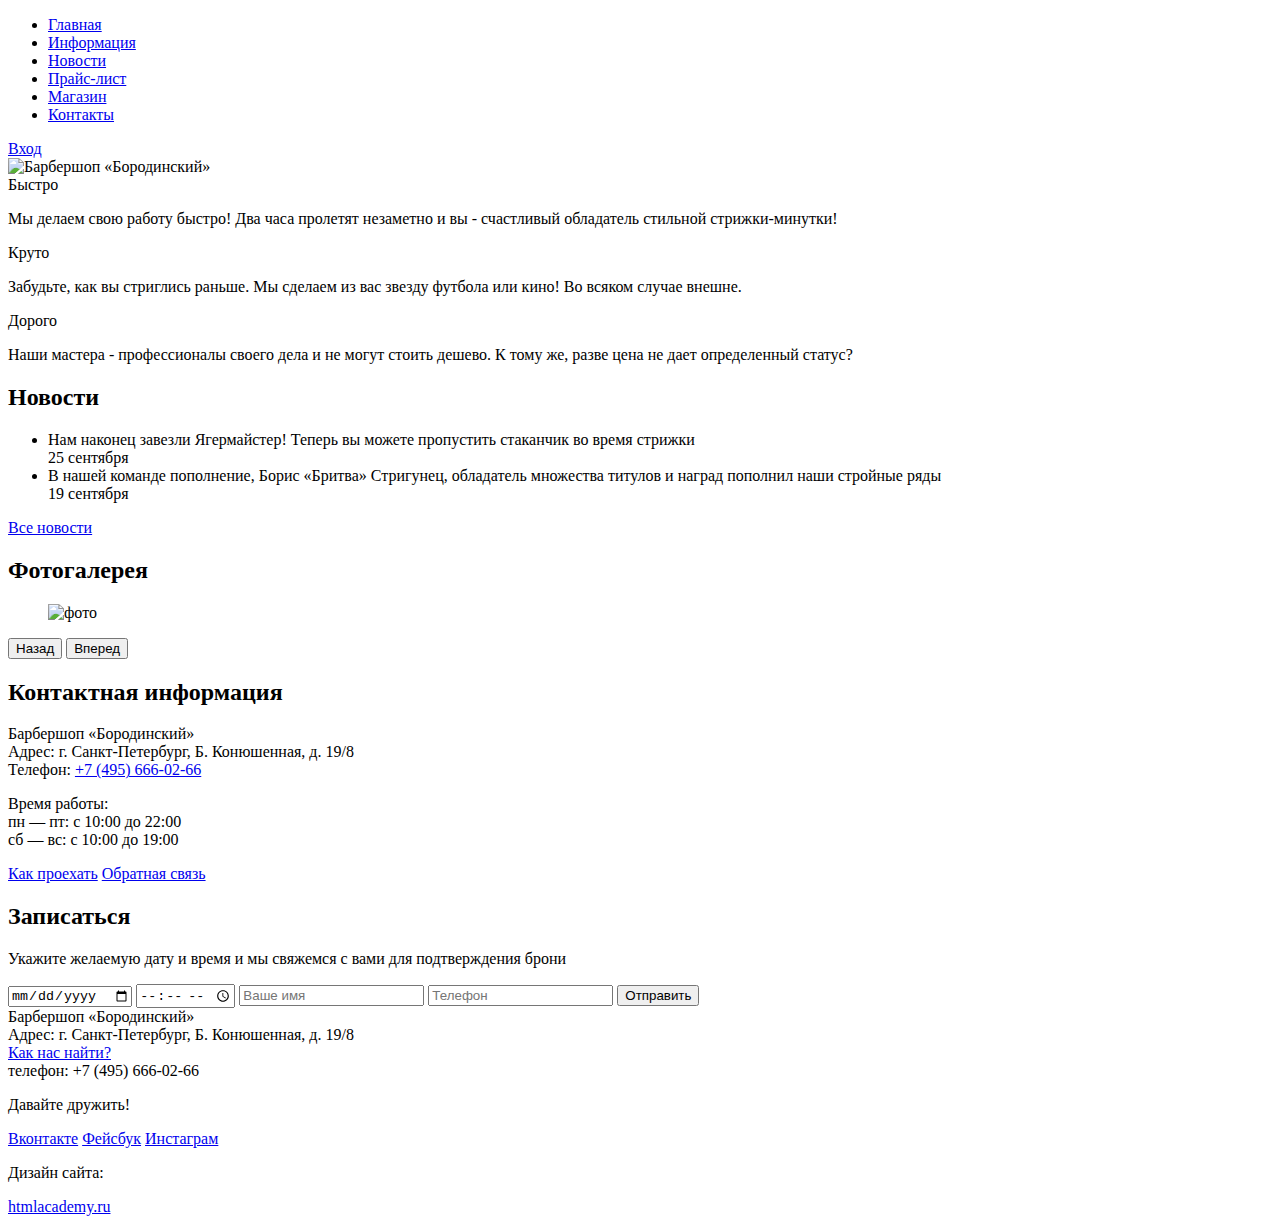
==== index.html @ 522ae5f9 "#layout barbershop: add tel" ====
<!DOCTYPE html>
<html>
<head>
  <meta charset="utf-8">
  <title>Барбершоп «Бородинский»</title>
</head>
<body>
<header class="main-header">
  <div class="container clearfix">
    <nav class="main-navigation">
      <ul>
        <li class="active"><a href="#">Главная</a></li>
        <li><a href="#">Информация</a></li>
        <li><a href="#">Новости</a></li>
        <li><a href="#">Прайс-лист</a></li>
        <li><a href="#">Магазин</a></li>
        <li><a href="#">Контакты</a></li>
      </ul>
    </nav>
    <div class="user-block">
      <a href="#" class="login">Вход</a>
    </div>
  </div>
</header>

<div class="container">
  <div class="logo">
    <img width="368" height="204" src="http://placehold.it/368x204" alt="Барбершоп «Бородинский»">
  </div>
  <section class="featured-row clearfix">
    <div class="features-item">
      <div class="feature-title">Быстро</div>
      <p>Мы делаем свою работу быстро! Два часа пролетят незаметно и вы - счастливый обладатель стильной
        стрижки-минутки!</p>
    </div>
    <div class="features-item">
      <div class="features-title">Круто</div>
      <p>Забудьте, как вы стриглись раньше. Мы сделаем из вас звезду футбола или кино! Во всяком случае внешне.</p>
    </div>
    <div class="features-item">
      <div class="features-title">Дорого</div>
      <p>Наши мастера - профессионалы своего дела и не могут стоить дешево. К тому же, разве цена не дает определенный
        статус?</p>
    </div>
  </section>
  <div class="index-content clearfix">
    <div class="content-column-left">
      <h2 class="content-column-title">Новости</h2>
      <ul>
        <li>
          Нам наконец завезли Ягермайстер! Теперь вы можете пропустить стаканчик во время стрижки<br>
          <time datetime="2013-09-25">25 сентября</time>
        </li>
        <li>
          В нашей команде пополнение, Борис «Бритва» Стригунец, обладатель множества титулов и наград пополнил наши
          стройные ряды<br>
          <time datetime="2013-09-19">19 сентября</time>
        </li>
      </ul>
      <a href="#" class="btn">Все новости</a>
    </div>
    <div class="content-column-right">
      <h2 class="content-column-title">Фотогалерея</h2>

      <div class="gallery">
        <figure class="gallery-content">
          <img src="http://placehold.it/286x164" width="286" height="164" alt="фото">
        </figure>
        <button class="btn gallery-prev">Назад</button>
        <button class="btn gallery-next">Вперед</button>
      </div>
    </div>
  </div>
  <div class="index-content clearfix">
    <div class="content-column-left">
      <div class="main-contacts">
        <h2 class="content-column-title">Контактная информация</h2>

        <p>
          Барбершоп «Бородинский»<br>
          Адрес: г. Санкт-Петербург, Б. Конюшенная, д. 19/8<br>
          Телефон: <a href="tel:+74956660266">+7 (495) 666-02-66</a>
        </p>

        <p>
          Время работы:<br>
          пн — пт: с 10:00 до 22:00<br>
          сб — вс: с 10:00 до 19:00
        </p>
        <a href="#" class="btn">Как проехать</a>
        <a href="#" class="btn">Обратная связь</a>
      </div>
    </div>
    <div class="content-column-right">
      <div class="appointment-form">
        <h2 class="content-column-title">Записаться</h2>

        <p>Укажите желаемую дату и время и мы свяжемся с вами для подтверждения брони</p>

        <form action="/echo" method="get">
          <input type="date" name="date" value="">
          <input type="time" name="time" value="">
          <input type="text" name="name" value="" placeholder="Ваше имя">
          <input type="tel" name="phone" value="" placeholder="Телефон">
          <button class="btn" type="submit">Отправить</button>
        </form>
      </div>
    </div>
  </div>
</div>

<footer class="main-footer">
  <div class="container clearfix">
    <div class="footer-contacts">
      Барбершоп «Бородинский»<br>
      Адрес: г. Санкт-Петербург, Б. Конюшенная, д. 19/8<br>
      <a href="#">Как нас найти?</a><br>
      телефон: +7 (495) 666-02-66
    </div>
    <div class="footer-social">
      <p>Давайте дружить!</p>
      <a href="#" class="social-btn social-btn-vk">Вконтакте</a>
      <a href="#" class="social-btn social-btn-fb">Фейсбук</a>
      <a href="#" class="social-btn social-btn-inst">Инстаграм</a>
    </div>
    <div class="footer-copyright">
      <p>Дизайн сайта:</p>
      <a href="#" class="btn">htmlacademy.ru</a>
    </div>
  </div>
</footer>
</body>
</html>
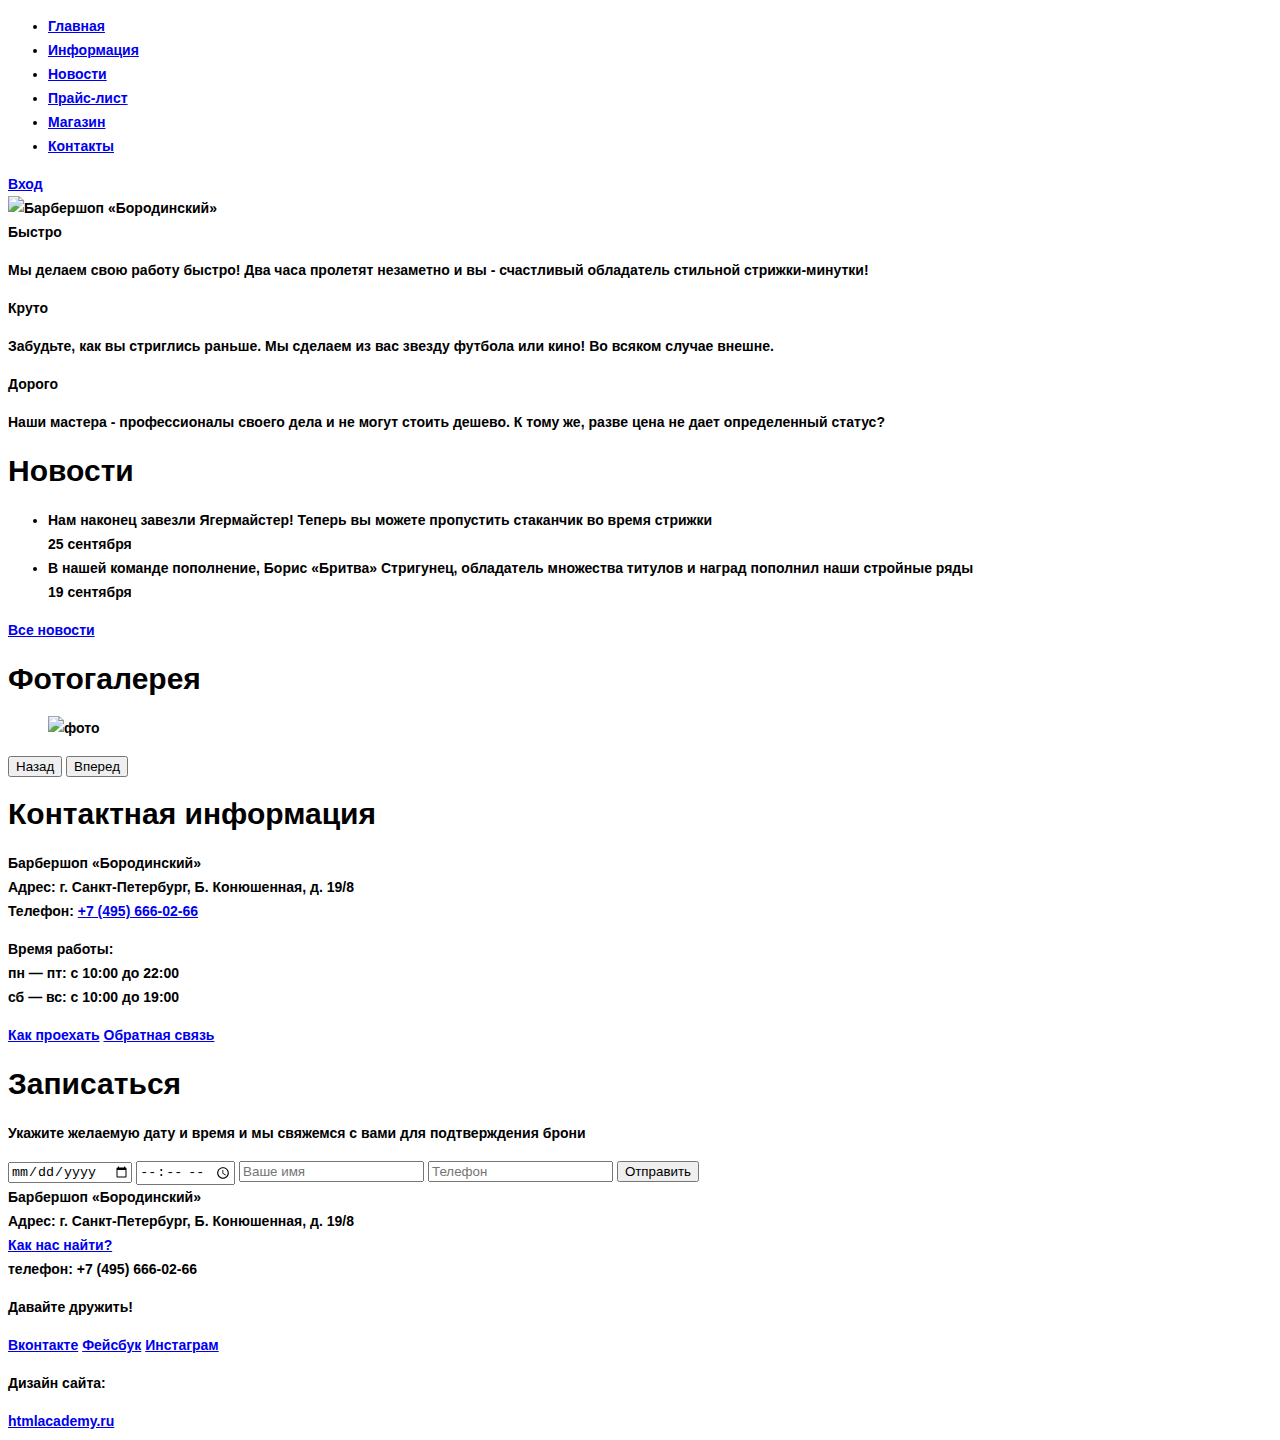
==== commit 1d57c86f: "#font and img barbershop: connect images and fonts" ====
--- a/index.html
+++ b/index.html
@@ -3,6 +3,7 @@
 <head>
   <meta charset="utf-8">
   <title>Барбершоп «Бородинский»</title>
+  <link href="css/index-style.css" rel="stylesheet">
 </head>
 <body>
 <header class="main-header">
@@ -25,7 +26,7 @@
 
 <div class="container">
   <div class="logo">
-    <img width="368" height="204" src="http://placehold.it/368x204" alt="Барбершоп «Бородинский»">
+    <img src="img/logo.png" width="368" height="204" alt="Барбершоп «Бородинский»">
   </div>
   <section class="featured-row clearfix">
     <div class="features-item">
@@ -64,7 +65,7 @@
 
       <div class="gallery">
         <figure class="gallery-content">
-          <img src="http://placehold.it/286x164" width="286" height="164" alt="фото">
+          <img src="img/gallery-content-01.jpg" width="286" height="164" alt="фото">
         </figure>
         <button class="btn gallery-prev">Назад</button>
         <button class="btn gallery-next">Вперед</button>
--- a/css/index-style.css
+++ b/css/index-style.css
@@ -0,0 +1,14 @@
+body {
+  color: black;
+  font-family: PTSans, Arial, serif;
+  font-size: 14px;
+  font-weight: 700;
+  line-height: 24px;
+  }
+
+h2 {
+  color: black;
+  font-family: PTSans, Arial, serif;
+  font-size: 30px;
+  font-weight: 700;
+  }
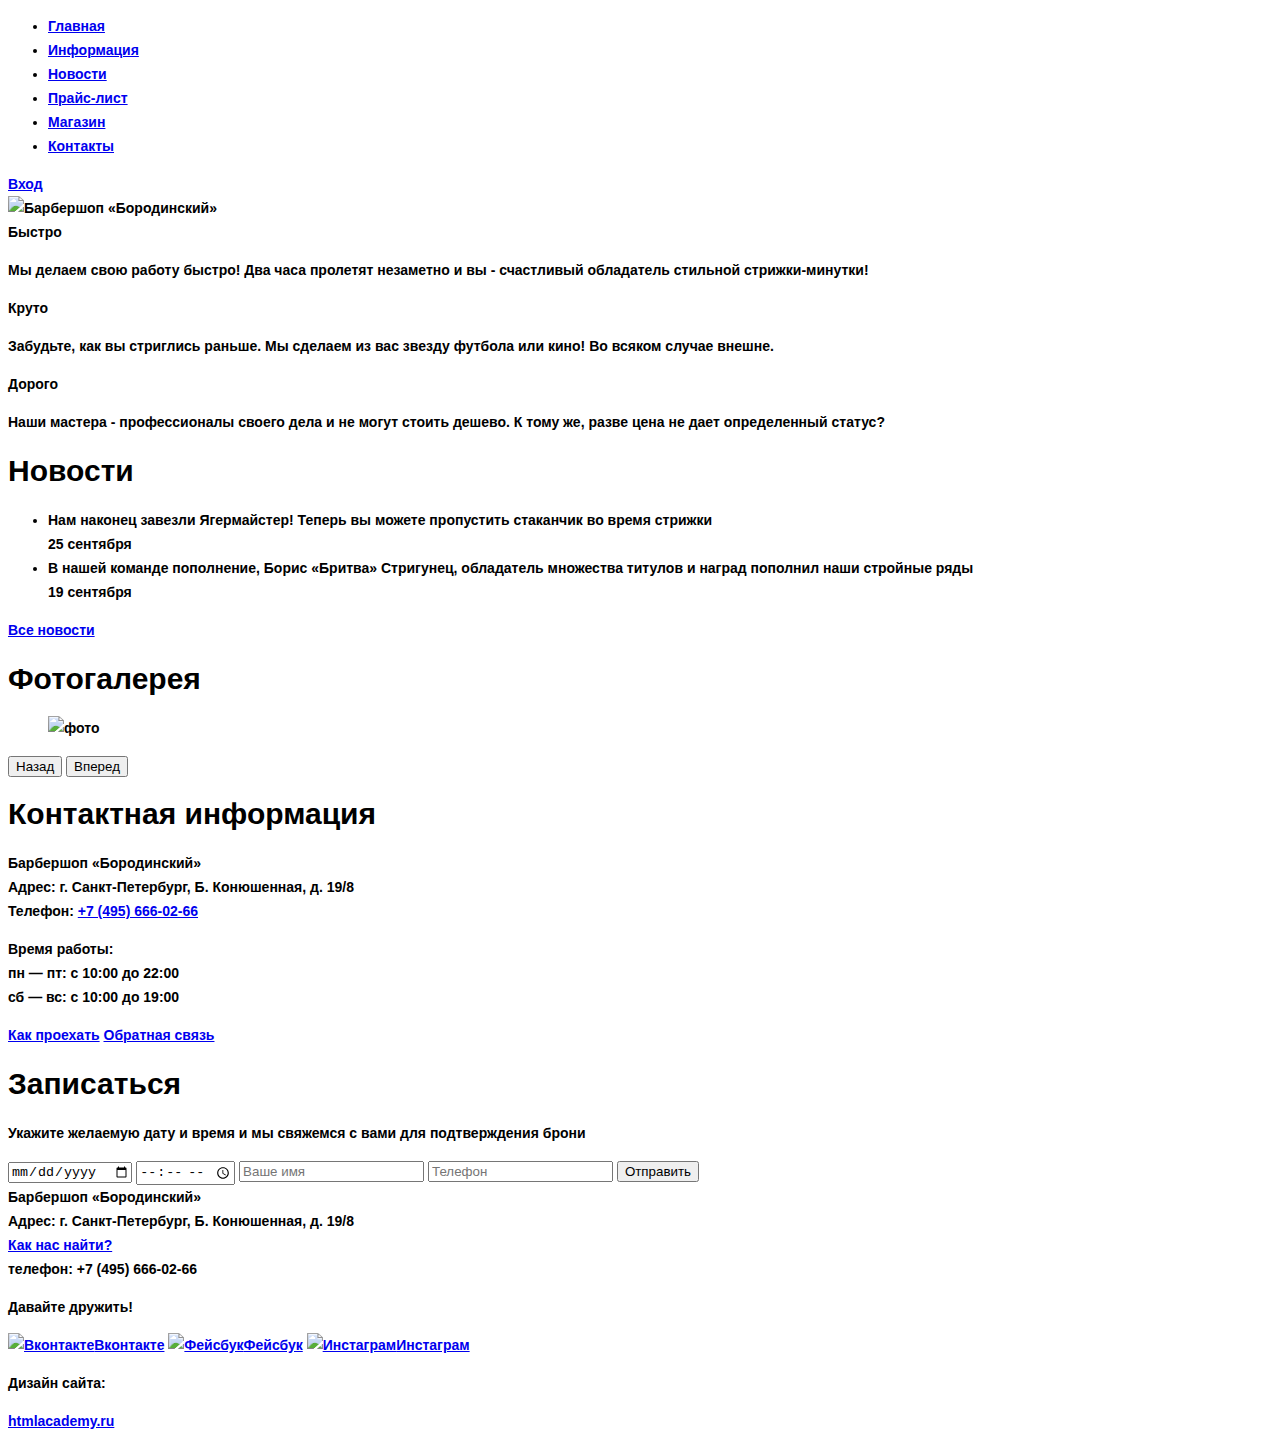
==== commit f00861e9: "#font and img barbershop: add social icons" ====
--- a/index.html
+++ b/index.html
@@ -120,9 +120,9 @@
     </div>
     <div class="footer-social">
       <p>Давайте дружить!</p>
-      <a href="#" class="social-btn social-btn-vk">Вконтакте</a>
-      <a href="#" class="social-btn social-btn-fb">Фейсбук</a>
-      <a href="#" class="social-btn social-btn-inst">Инстаграм</a>
+      <a href="#" class="social-btn social-btn-vk"><img src="img/icon-vk.png" width="25" height="16" alt="Вконтакте">Вконтакте</a>
+      <a href="#" class="social-btn social-btn-fb"><img src="img/icon-fb.png" width="12" height="22" alt="Фейсбук">Фейсбук</a>
+      <a href="#" class="social-btn social-btn-inst"><img src="img/icon-instagram.png" width="21" height="21" alt="Инстаграм">Инстаграм</a>
     </div>
     <div class="footer-copyright">
       <p>Дизайн сайта:</p>
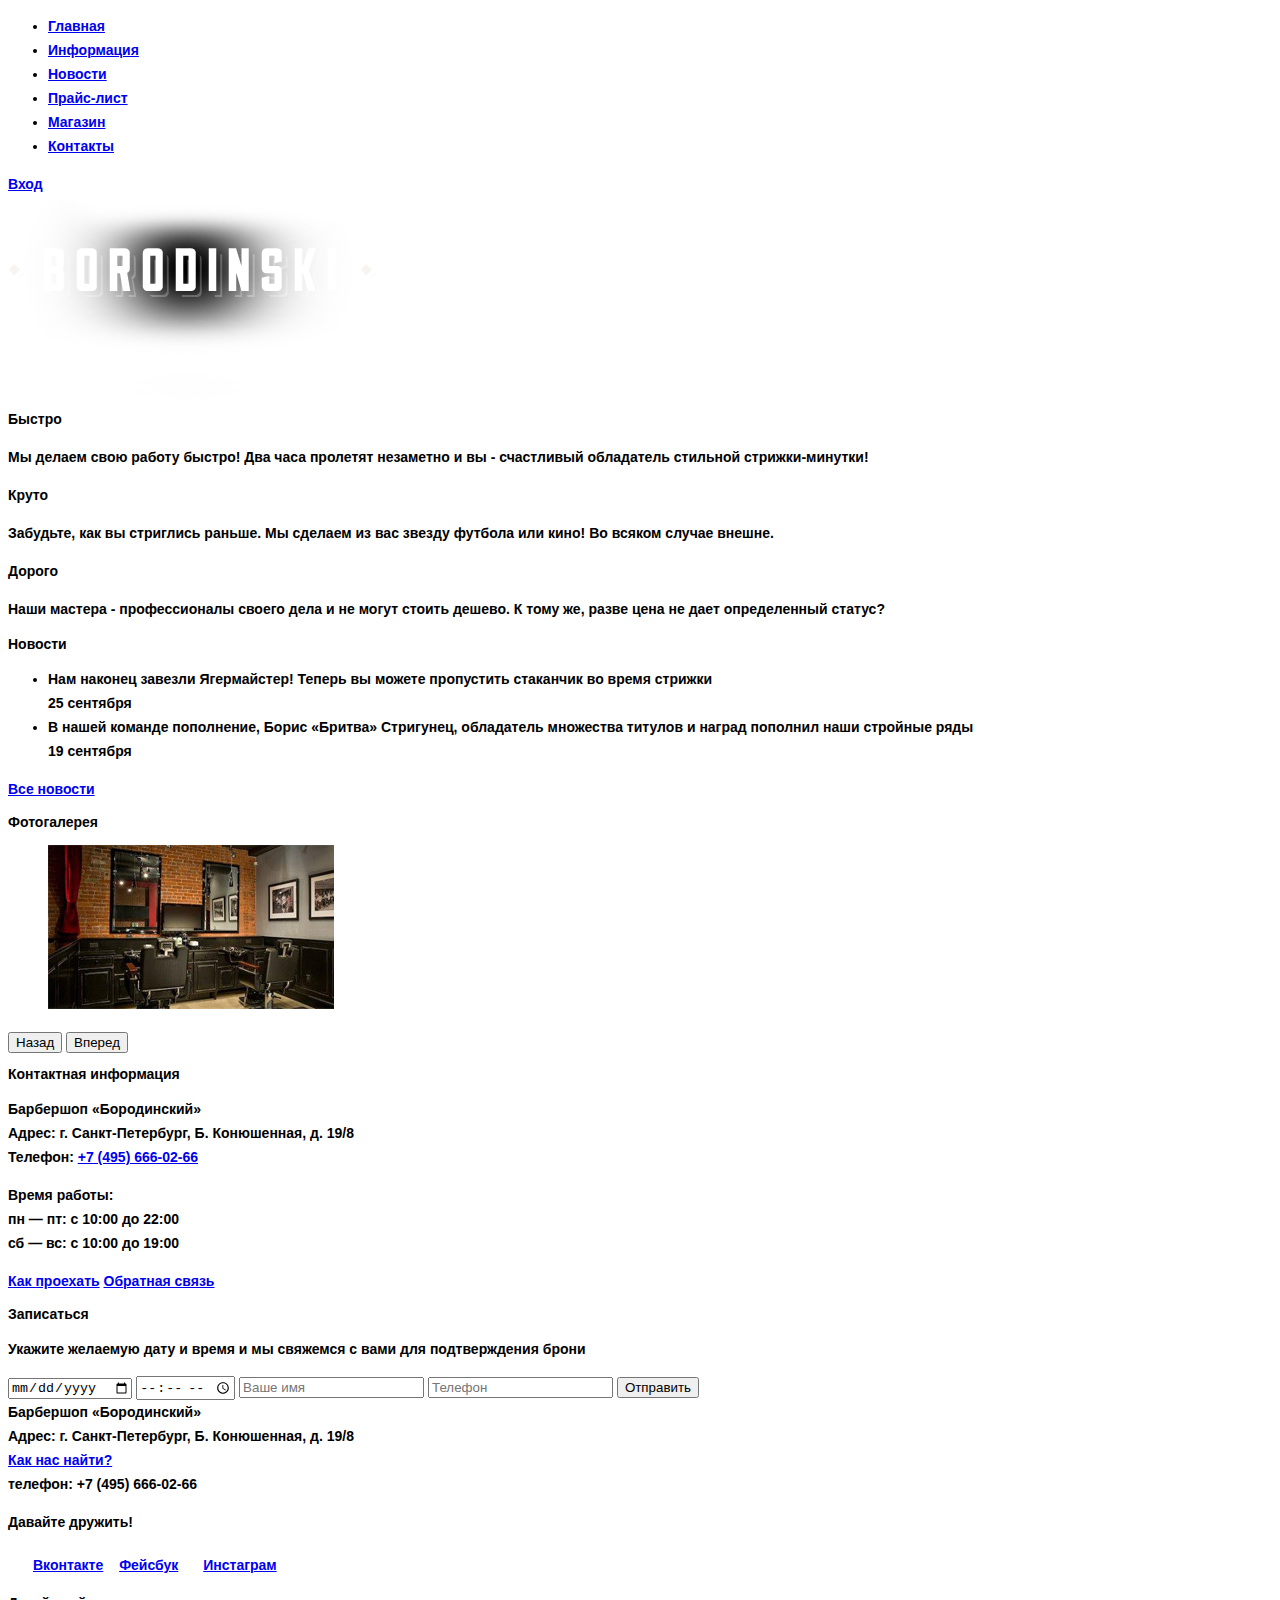
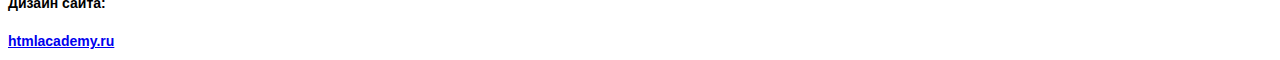
==== commit db2455e5: "#font and img barbershop: usage one style.css; include font using link" ====
--- a/index.html
+++ b/index.html
@@ -3,7 +3,8 @@
 <head>
   <meta charset="utf-8">
   <title>Барбершоп «Бородинский»</title>
-  <link href="css/index-style.css" rel="stylesheet">
+  <link href="css/style.css" rel="stylesheet">
+  <link href="https://fonts.googleapis.com/css?family=PT+Sans" rel="stylesheet">
 </head>
 <body>
 <header class="main-header">
--- a/css/style.css
+++ b/css/style.css
@@ -0,0 +1,22 @@
+body {
+  color: black;
+  font-family: PTSans, Arial, serif;
+  font-size: 14px;
+  font-weight: 700;
+  line-height: 24px;
+  }
+
+h1 {
+  color: black;
+  font-family: PTSans, Arial, serif;
+  font-size: 30px;
+  font-weight: 700;
+  }
+
+h2 {
+  color: black;
+  font-family: PTSans, Arial, serif;
+  font-size: 14px;
+  font-weight: 700;
+  line-height: 18px;
+  }
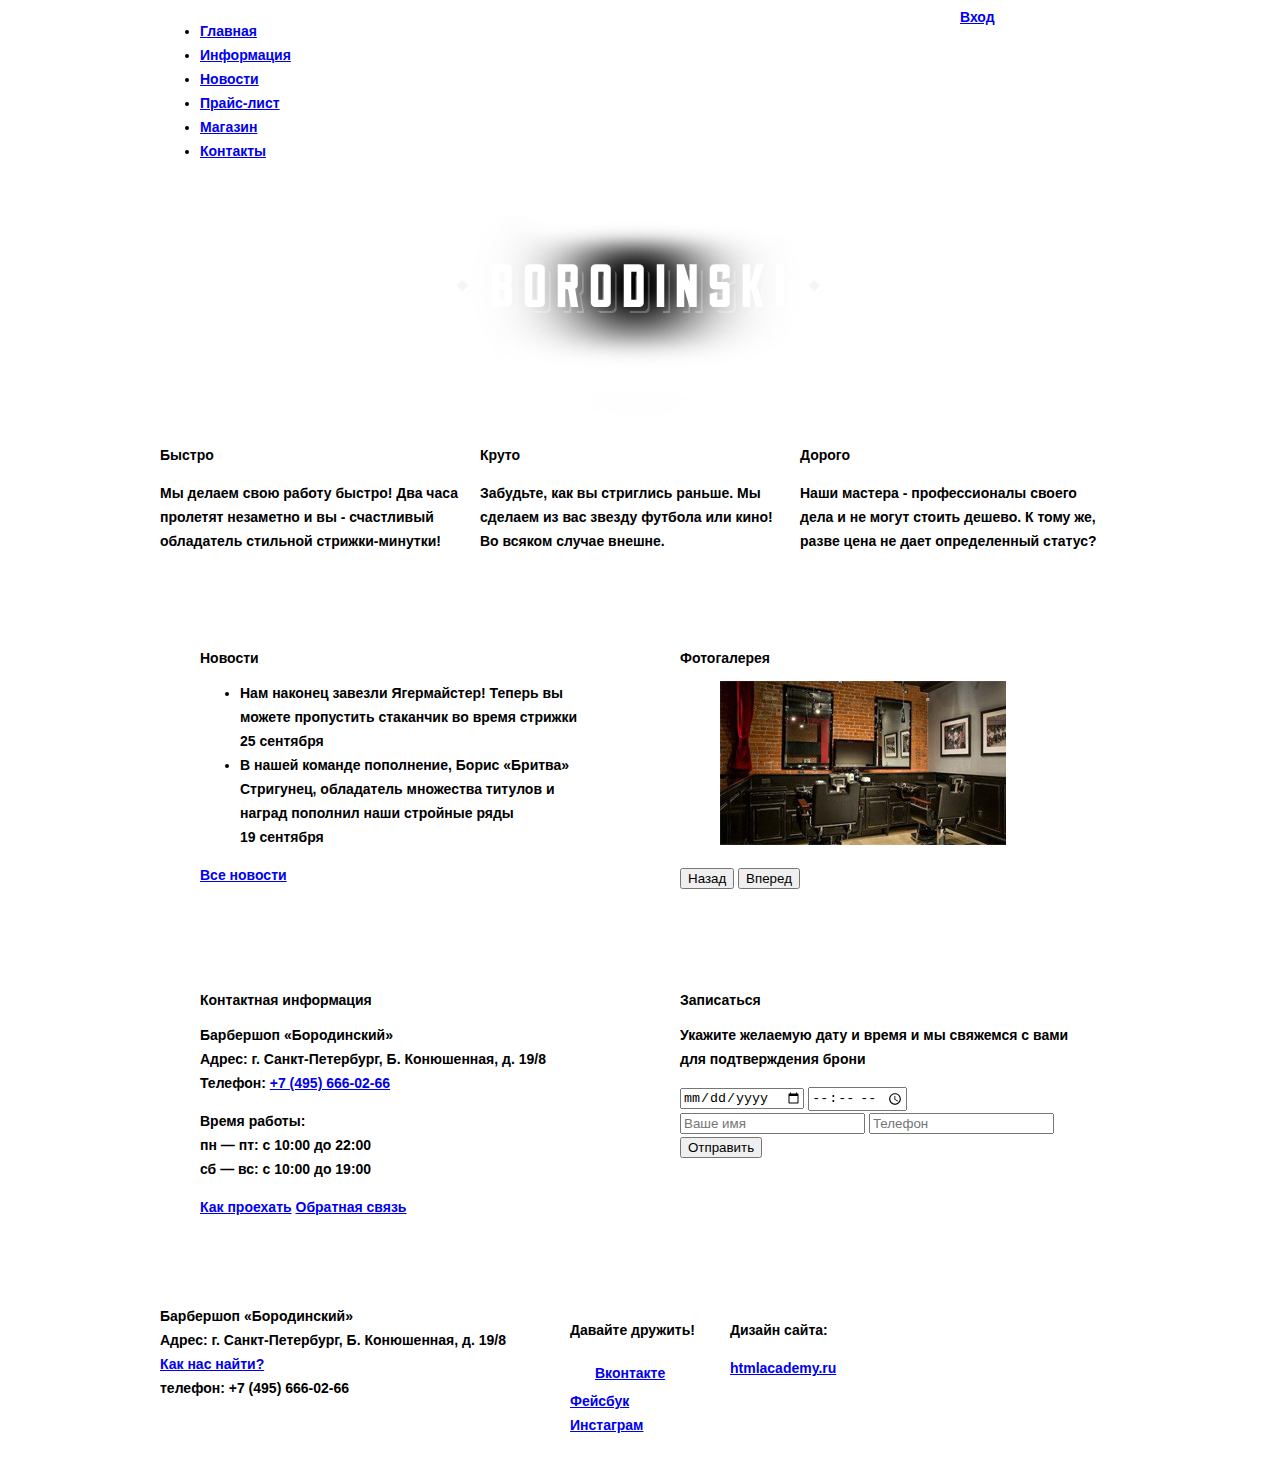
==== commit a7ecabf0: "# grid barbershop: build grids; rename .container-main -> .main-container; wrap main part in index.h" ====
--- a/index.html
+++ b/index.html
@@ -25,87 +25,89 @@
   </div>
 </header>
 
-<div class="container">
-  <div class="logo">
-    <img src="img/logo.png" width="368" height="204" alt="Барбершоп «Бородинский»">
-  </div>
-  <section class="featured-row clearfix">
-    <div class="features-item">
-      <div class="feature-title">Быстро</div>
-      <p>Мы делаем свою работу быстро! Два часа пролетят незаметно и вы - счастливый обладатель стильной
-        стрижки-минутки!</p>
+<div class="main-container">
+  <div class="container">
+    <div class="logo">
+      <img src="img/logo.png" width="368" height="204" alt="Барбершоп «Бородинский»">
     </div>
-    <div class="features-item">
-      <div class="features-title">Круто</div>
-      <p>Забудьте, как вы стриглись раньше. Мы сделаем из вас звезду футбола или кино! Во всяком случае внешне.</p>
-    </div>
-    <div class="features-item">
-      <div class="features-title">Дорого</div>
-      <p>Наши мастера - профессионалы своего дела и не могут стоить дешево. К тому же, разве цена не дает определенный
-        статус?</p>
-    </div>
-  </section>
-  <div class="index-content clearfix">
-    <div class="content-column-left">
-      <h2 class="content-column-title">Новости</h2>
-      <ul>
-        <li>
-          Нам наконец завезли Ягермайстер! Теперь вы можете пропустить стаканчик во время стрижки<br>
-          <time datetime="2013-09-25">25 сентября</time>
-        </li>
-        <li>
-          В нашей команде пополнение, Борис «Бритва» Стригунец, обладатель множества титулов и наград пополнил наши
-          стройные ряды<br>
-          <time datetime="2013-09-19">19 сентября</time>
-        </li>
-      </ul>
-      <a href="#" class="btn">Все новости</a>
-    </div>
-    <div class="content-column-right">
-      <h2 class="content-column-title">Фотогалерея</h2>
+    <section class="featured-row clearfix">
+      <div class="features-item">
+        <div class="feature-title">Быстро</div>
+        <p>Мы делаем свою работу быстро! Два часа пролетят незаметно и вы - счастливый обладатель стильной
+          стрижки-минутки!</p>
+      </div>
+      <div class="features-item">
+        <div class="features-title">Круто</div>
+        <p>Забудьте, как вы стриглись раньше. Мы сделаем из вас звезду футбола или кино! Во всяком случае внешне.</p>
+      </div>
+      <div class="features-item">
+        <div class="features-title">Дорого</div>
+        <p>Наши мастера - профессионалы своего дела и не могут стоить дешево. К тому же, разве цена не дает определенный
+          статус?</p>
+      </div>
+    </section>
+    <div class="index-content clearfix">
+      <div class="content-column-left">
+        <h2 class="content-column-title">Новости</h2>
+        <ul>
+          <li>
+            Нам наконец завезли Ягермайстер! Теперь вы можете пропустить стаканчик во время стрижки<br>
+            <time datetime="2013-09-25">25 сентября</time>
+          </li>
+          <li>
+            В нашей команде пополнение, Борис «Бритва» Стригунец, обладатель множества титулов и наград пополнил наши
+            стройные ряды<br>
+            <time datetime="2013-09-19">19 сентября</time>
+          </li>
+        </ul>
+        <a href="#" class="btn">Все новости</a>
+      </div>
+      <div class="content-column-right">
+        <h2 class="content-column-title">Фотогалерея</h2>
 
-      <div class="gallery">
-        <figure class="gallery-content">
-          <img src="img/gallery-content-01.jpg" width="286" height="164" alt="фото">
-        </figure>
-        <button class="btn gallery-prev">Назад</button>
-        <button class="btn gallery-next">Вперед</button>
+        <div class="gallery">
+          <figure class="gallery-content">
+            <img src="img/gallery-content-01.jpg" width="286" height="164" alt="фото">
+          </figure>
+          <button class="btn gallery-prev">Назад</button>
+          <button class="btn gallery-next">Вперед</button>
+        </div>
       </div>
     </div>
-  </div>
-  <div class="index-content clearfix">
-    <div class="content-column-left">
-      <div class="main-contacts">
-        <h2 class="content-column-title">Контактная информация</h2>
+    <div class="index-content clearfix">
+      <div class="content-column-left">
+        <div class="main-contacts">
+          <h2 class="content-column-title">Контактная информация</h2>
 
-        <p>
-          Барбершоп «Бородинский»<br>
-          Адрес: г. Санкт-Петербург, Б. Конюшенная, д. 19/8<br>
-          Телефон: <a href="tel:+74956660266">+7 (495) 666-02-66</a>
-        </p>
+          <p>
+            Барбершоп «Бородинский»<br>
+            Адрес: г. Санкт-Петербург, Б. Конюшенная, д. 19/8<br>
+            Телефон: <a href="tel:+74956660266">+7 (495) 666-02-66</a>
+          </p>
 
-        <p>
-          Время работы:<br>
-          пн — пт: с 10:00 до 22:00<br>
-          сб — вс: с 10:00 до 19:00
-        </p>
-        <a href="#" class="btn">Как проехать</a>
-        <a href="#" class="btn">Обратная связь</a>
+          <p>
+            Время работы:<br>
+            пн — пт: с 10:00 до 22:00<br>
+            сб — вс: с 10:00 до 19:00
+          </p>
+          <a href="#" class="btn">Как проехать</a>
+          <a href="#" class="btn">Обратная связь</a>
+        </div>
       </div>
-    </div>
-    <div class="content-column-right">
-      <div class="appointment-form">
-        <h2 class="content-column-title">Записаться</h2>
+      <div class="content-column-right">
+        <div class="appointment-form">
+          <h2 class="content-column-title">Записаться</h2>
 
-        <p>Укажите желаемую дату и время и мы свяжемся с вами для подтверждения брони</p>
+          <p>Укажите желаемую дату и время и мы свяжемся с вами для подтверждения брони</p>
 
-        <form action="/echo" method="get">
-          <input type="date" name="date" value="">
-          <input type="time" name="time" value="">
-          <input type="text" name="name" value="" placeholder="Ваше имя">
-          <input type="tel" name="phone" value="" placeholder="Телефон">
-          <button class="btn" type="submit">Отправить</button>
-        </form>
+          <form action="/echo" method="get">
+            <input type="date" name="date" value="">
+            <input type="time" name="time" value="">
+            <input type="text" name="name" value="" placeholder="Ваше имя">
+            <input type="tel" name="phone" value="" placeholder="Телефон">
+            <button class="btn" type="submit">Отправить</button>
+          </form>
+        </div>
       </div>
     </div>
   </div>
--- a/css/style.css
+++ b/css/style.css
@@ -1,10 +1,202 @@
 body {
+  min-width: 800px;
+  margin: 0;
+  padding: 0;
+
   color: black;
   font-family: PTSans, Arial, serif;
   font-size: 14px;
   font-weight: 700;
   line-height: 24px;
   }
+
+.clearfix:after {
+  content: '';
+  display: table;
+  clear: both;
+  }
+
+/* START index page*/
+.main-header {
+  padding: 5px 0;
+  }
+
+.container {
+  width: 960px;
+  margin: 0 auto;
+  }
+
+.main-navigation {
+  float: left;
+  width: 800px;
+  }
+
+.user-block {
+  float: right;
+  width: 160px;
+  }
+
+.main-container {
+  margin: 30px auto;
+  }
+
+.logo {
+  width: 368px;
+  margin: 0 auto;
+  margin-bottom: 20px;
+  }
+
+.featured-row {
+  margin-bottom: 35px;
+  }
+
+.features-item {
+  float: left;
+  width: 300px;
+  margin-right: 20px;
+  }
+
+.features-item:last-child {
+  margin-right: 0;
+  }
+
+.index-content {
+  margin-bottom: 20px;
+  padding: 35px 40px;
+  }
+
+.index-content:last-child {
+
+  }
+
+.content-column-left,
+.content-column-right {
+  width: 400px;
+  }
+
+.content-column-left {
+  float: left;
+  }
+
+.content-column-right {
+  float: right;
+  }
+
+.main-footer {
+  padding: 20px 0;
+  }
+
+.footer-contacts {
+  float: left;
+  width: 390px;
+  margin-right: 20px;
+  }
+
+.footer-social {
+  float: left;
+  width: 140px;
+  margin-right: 20px;
+  }
+
+.footer-copyright {
+  float: right;
+  width: 390px;
+  }
+
+/* END index page*/
+
+/* START catalog page*/
+.container-header {
+
+  }
+
+.breadcrumbs-navigation {
+
+  }
+
+.filters {
+  float: left;
+  width: 240px;
+  }
+
+.filter-manufactures {
+
+  }
+
+.filter-group-products {
+
+  }
+
+.catalog {
+  float: right;
+  width: 720px;
+  }
+
+.catalog-item {
+  float: left;
+  width: 240px;
+  }
+
+.catalog-item:nth-child(3n+4) {
+  clear: both;
+  }
+
+.container-footer {
+
+  }
+
+.pages {
+
+  }
+
+/* END catalog page*/
+
+/* START catalog-item page*/
+.product-images {
+  float: left;
+  width: 480px;
+  }
+
+.product-thumbs {
+
+  }
+
+.thumb {
+  float: left;
+  width: 160px;
+
+  }
+
+.product-content {
+  float: right;
+  width: 480px;
+  }
+
+.product-warehouse {
+
+  }
+
+.product-stock {
+  float: left;
+  }
+
+.product-marking {
+  float: right;
+  }
+
+.product-description {
+  clear: both;
+  }
+
+.product-price-box {
+
+  }
+
+.product-package-content {
+
+  }
+
+/* END catalog-item page*/
 
 h1 {
   color: black;
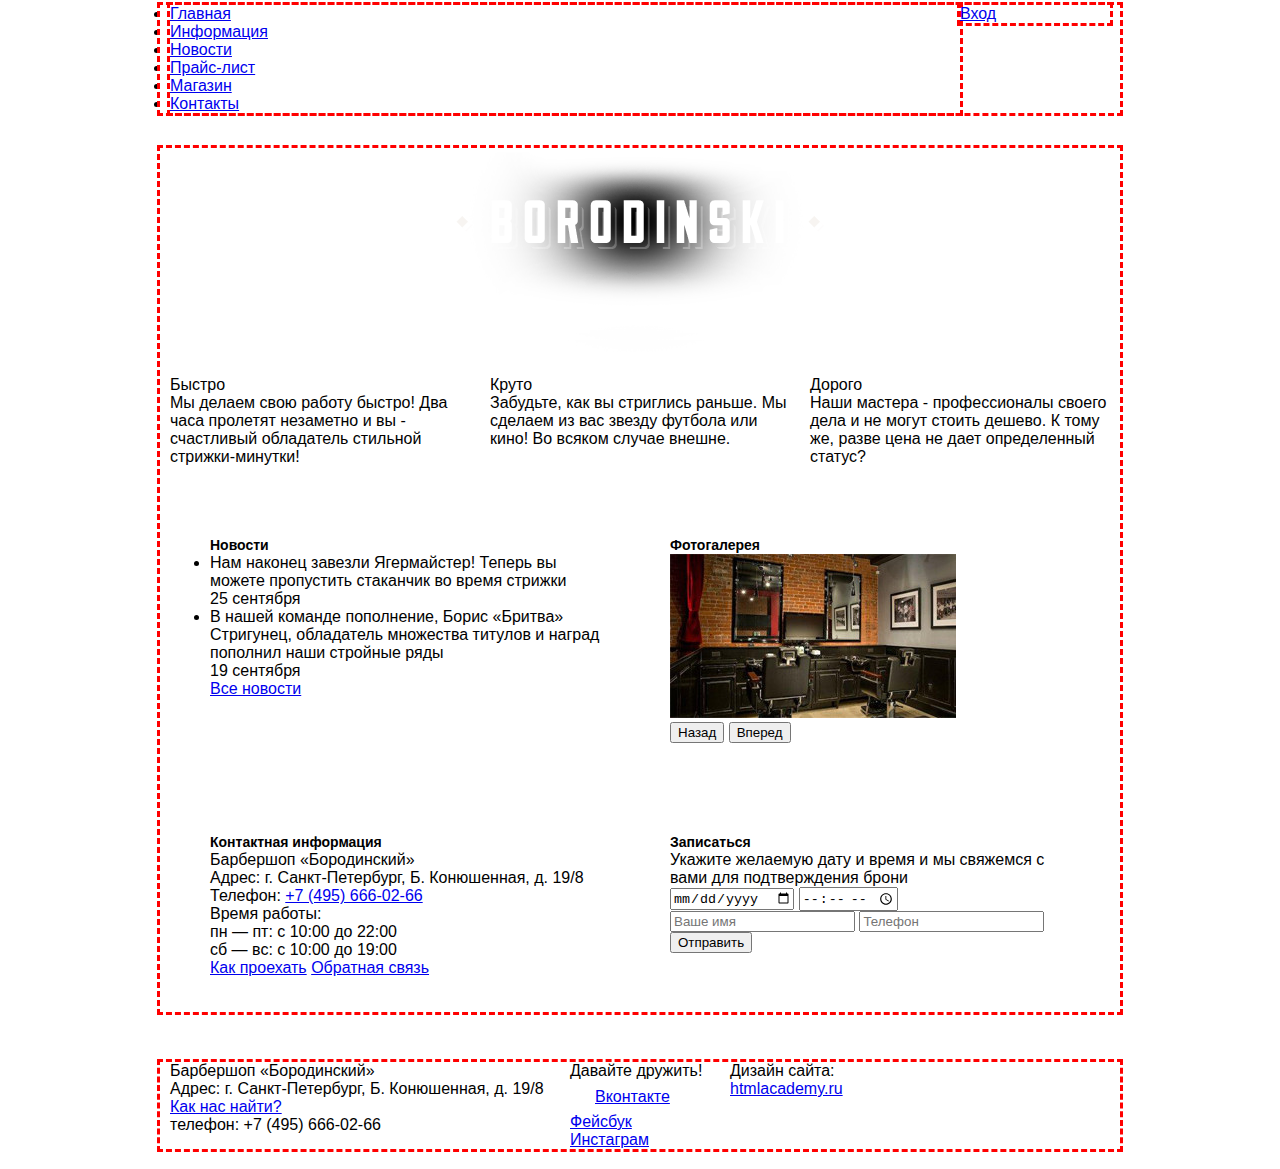
==== commit 8c576b8f: "# grid barbershop: fix according to suggestions; link normalize.css; reset css rules for tags; remov" ====
--- a/index.html
+++ b/index.html
@@ -3,6 +3,7 @@
 <head>
   <meta charset="utf-8">
   <title>Барбершоп «Бородинский»</title>
+  <link href="css/normalize.css" rel="stylesheet">
   <link href="css/style.css" rel="stylesheet">
   <link href="https://fonts.googleapis.com/css?family=PT+Sans" rel="stylesheet">
 </head>
@@ -47,7 +48,7 @@
       </div>
     </section>
     <div class="index-content clearfix">
-      <div class="content-column-left">
+      <div class="content-column to-left">
         <h2 class="content-column-title">Новости</h2>
         <ul>
           <li>
@@ -62,7 +63,7 @@
         </ul>
         <a href="#" class="btn">Все новости</a>
       </div>
-      <div class="content-column-right">
+      <div class="content-column to-right">
         <h2 class="content-column-title">Фотогалерея</h2>
 
         <div class="gallery">
@@ -75,7 +76,7 @@
       </div>
     </div>
     <div class="index-content clearfix">
-      <div class="content-column-left">
+      <div class="content-column to-left">
         <div class="main-contacts">
           <h2 class="content-column-title">Контактная информация</h2>
 
@@ -94,7 +95,7 @@
           <a href="#" class="btn">Обратная связь</a>
         </div>
       </div>
-      <div class="content-column-right">
+      <div class="content-column to-right">
         <div class="appointment-form">
           <h2 class="content-column-title">Записаться</h2>
 
--- a/css/style.css
+++ b/css/style.css
@@ -1,19 +1,60 @@
-body {
-  min-width: 800px;
+html, body, div, span, applet, object, iframe,
+h1, h2, h3, h4, h5, h6, p, blockquote, pre,
+a, abbr, acronym, address, big, cite, code,
+del, dfn, em, img, ins, kbd, q, s, samp,
+small, strike, strong, sub, sup, tt, var,
+b, u, i, center,
+dl, dt, dd, ol, ul, li,
+fieldset, form, label, legend,
+table, caption, tbody, tfoot, thead, tr, th, td,
+article, aside, canvas, details, embed,
+figure, figcaption, footer, header, hgroup,
+menu, nav, output, ruby, section, summary,
+time, mark, audio, video {
   margin: 0;
   padding: 0;
-
+  border: 0;
+  font-size: 100%;
+  font: inherit;
+  vertical-align: baseline;
+  }
+
+body {
+  margin: 0;
+  padding: 0;
+
+  color: black;
+  font-family: PTSans, Arial, serif;
+  }
+
+h1 {
+  color: black;
+  font-family: PTSans, Arial, serif;
+  font-size: 30px;
+  font-weight: 700;
+  }
+
+h2 {
   color: black;
   font-family: PTSans, Arial, serif;
   font-size: 14px;
   font-weight: 700;
-  line-height: 24px;
-  }
-
+  line-height: 18px;
+  }
+
+/*.clearfix:after {*/
+  /*content: '';*/
+  /*display: table;*/
+  /*clear: both;*/
+  /*}*/
+
+.clearfix:before,
 .clearfix:after {
-  content: '';
-  display: table;
-  clear: both;
+  content:"";
+  display:table;
+  }
+.clearfix:after {
+  clear:both;
   }
 
 /* START index page*/
@@ -22,18 +63,26 @@
   }
 
 .container {
-  width: 960px;
+  width: 940px;
+  padding-left: 10px;
+  padding-right: 10px;
   margin: 0 auto;
+
+  outline: red dashed;
   }
 
 .main-navigation {
   float: left;
-  width: 800px;
+  width: 790px;
+
+  outline: red dashed;
   }
 
 .user-block {
   float: right;
-  width: 160px;
+  width: 150px;
+
+  outline: red dashed;
   }
 
 .main-container {
@@ -69,16 +118,15 @@
 
   }
 
-.content-column-left,
-.content-column-right {
+.content-column {
   width: 400px;
   }
 
-.content-column-left {
-  float: left;
-  }
-
-.content-column-right {
+.to-left {
+  float: left;
+  }
+
+.to-right {
   float: right;
   }
 
@@ -88,7 +136,7 @@
 
 .footer-contacts {
   float: left;
-  width: 390px;
+  width: 380px;
   margin-right: 20px;
   }
 
@@ -100,7 +148,7 @@
 
 .footer-copyright {
   float: right;
-  width: 390px;
+  width: 380px;
   }
 
 /* END index page*/
@@ -119,6 +167,11 @@
   width: 240px;
   }
 
+.control {
+  float: left;
+  width: 200px;
+  }
+
 .filter-manufactures {
 
   }
@@ -129,86 +182,79 @@
 
 .catalog {
   float: right;
-  width: 720px;
+  width: 700px;
+  font-size: 0;
   }
 
 .catalog-item {
-  float: left;
-  width: 240px;
-  }
-
-.catalog-item:nth-child(3n+4) {
-  clear: both;
-  }
-
-.container-footer {
-
-  }
-
-.pages {
-
-  }
-
-/* END catalog page*/
-
-/* START catalog-item page*/
-.product-images {
-  float: left;
-  width: 480px;
-  }
-
-.product-thumbs {
-
-  }
-
-.thumb {
-  float: left;
-  width: 160px;
-
-  }
-
-.product-content {
-  float: right;
-  width: 480px;
-  }
-
-.product-warehouse {
-
-  }
-
-.product-stock {
-  float: left;
-  }
-
-.product-marking {
-  float: right;
-  }
-
-.product-description {
-  clear: both;
-  }
-
-.product-price-box {
-
-  }
-
-.product-package-content {
-
-  }
-
-/* END catalog-item page*/
-
-h1 {
-  color: black;
-  font-family: PTSans, Arial, serif;
-  font-size: 30px;
-  font-weight: 700;
-  }
-
-h2 {
+  display: inline-block;
+  width: 220px;
+  padding-left: 5px;
+  padding-right: 5px;
+
   color: black;
   font-family: PTSans, Arial, serif;
   font-size: 14px;
   font-weight: 700;
   line-height: 18px;
-  }
+  vertical-align: top;
+
+  outline: red dashed;
+  }
+
+.container-footer {
+
+  }
+
+.pages {
+
+  }
+
+/* END catalog page*/
+
+/* START catalog-item page*/
+.product-images {
+  width: 460px;
+  }
+
+.product-thumbs {
+
+  }
+
+.thumb {
+  float: left;
+  width: 150px;
+
+  }
+
+.product-content {
+  width: 460px;
+  min-height: 50px;
+  margin-bottom: 10px;
+  }
+
+.product-warehouse {
+
+  }
+
+.product-stock {
+  float: left;
+  }
+
+.product-marking {
+  float: right;
+  }
+
+.product-description {
+
+  }
+
+.product-price-box {
+
+  }
+
+.product-package-content {
+
+  }
+
+/* END catalog-item page*/
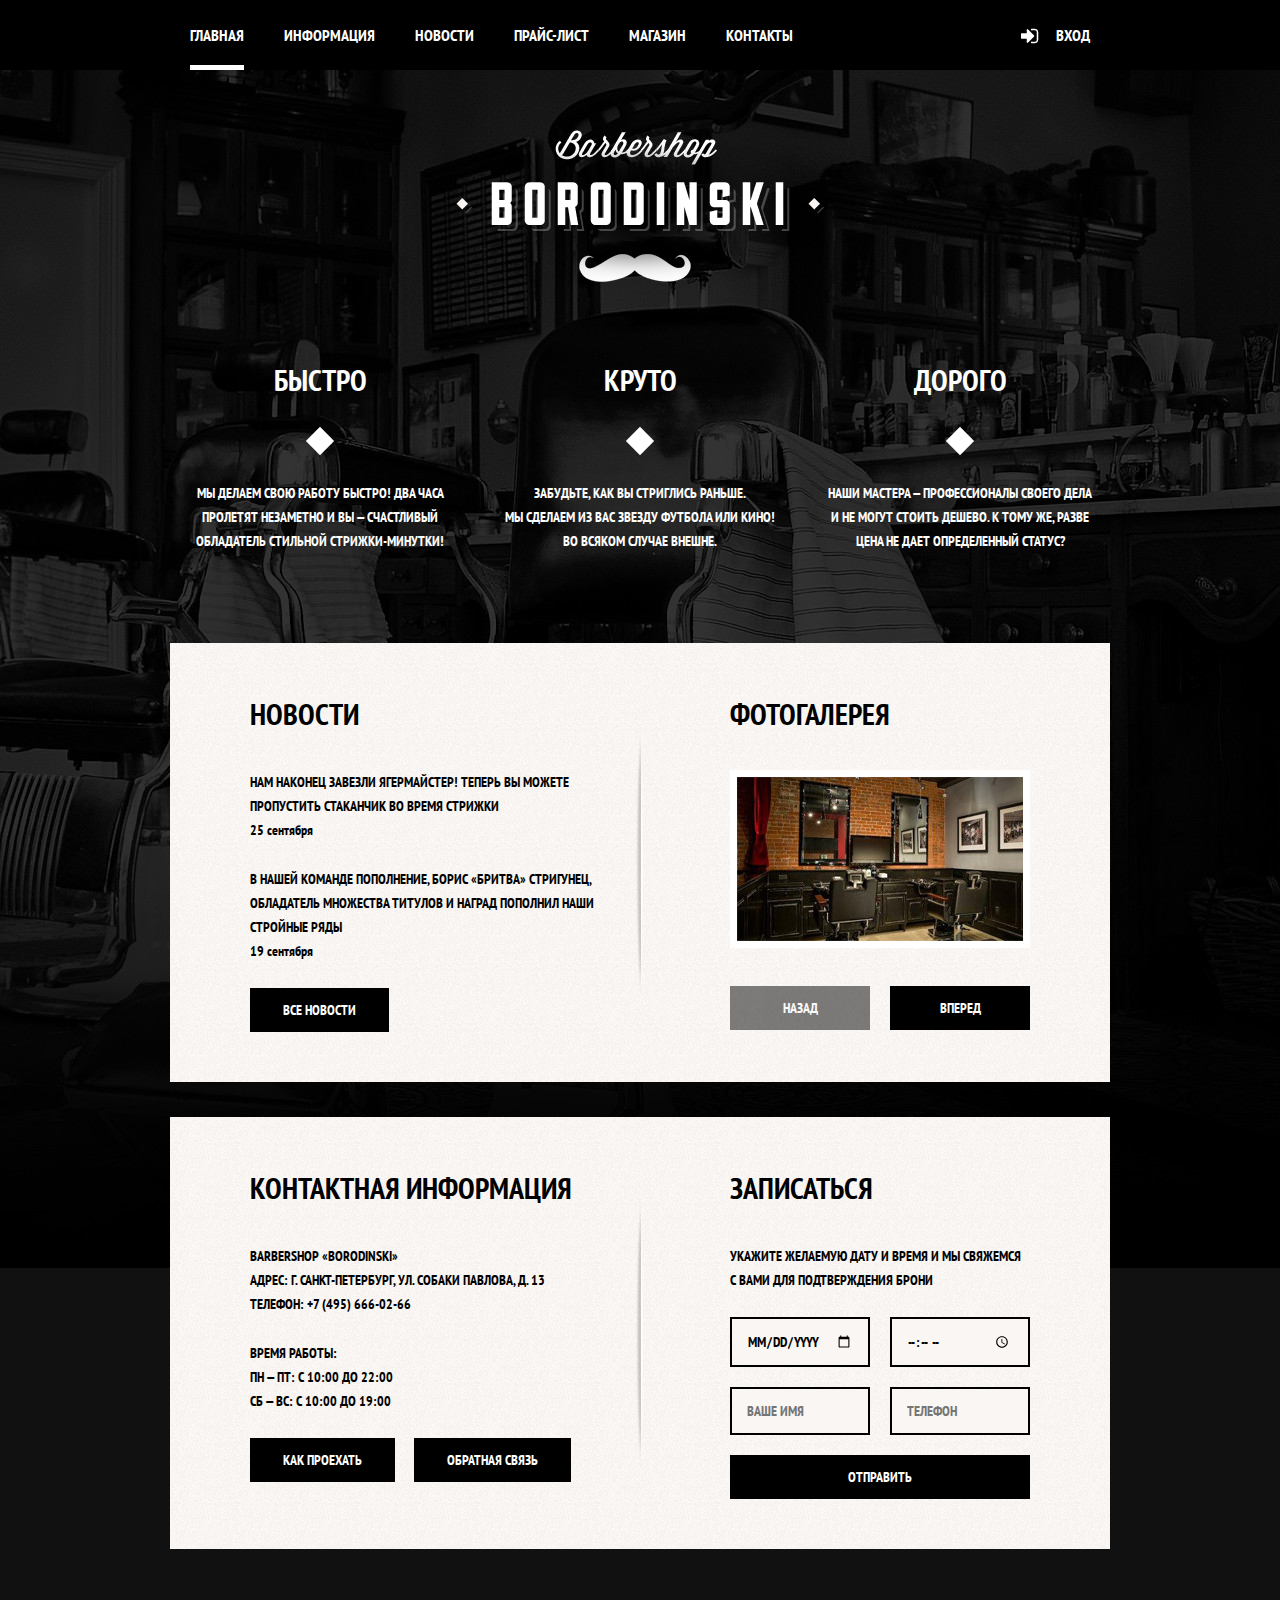
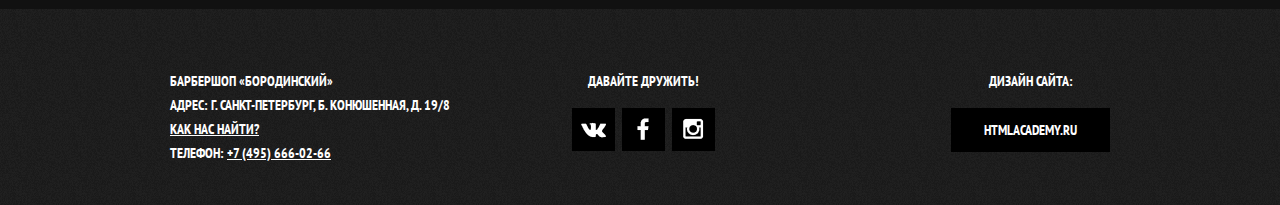
==== commit 88f8f8fc: "# grid barbershop: layout header;  layout footer;  layout index feature;  layout index news;  layout" ====
--- a/index.html
+++ b/index.html
@@ -1,23 +1,36 @@
 <!DOCTYPE html>
-<html>
+<html lang="ru">
 <head>
   <meta charset="utf-8">
   <title>Барбершоп «Бородинский»</title>
-  <link href="css/normalize.css" rel="stylesheet">
-  <link href="css/style.css" rel="stylesheet">
-  <link href="https://fonts.googleapis.com/css?family=PT+Sans" rel="stylesheet">
+  <link rel="stylesheet"
+        href="https://fonts.googleapis.com/css?family=PT+Sans+Narrow:700&amp;subset=latin,cyrillic-ext">
+  <link rel="stylesheet" href="css/normalize.css">
+  <link rel="stylesheet" href="css/style.css">
 </head>
 <body>
 <header class="main-header">
   <div class="container clearfix">
     <nav class="main-navigation">
       <ul>
-        <li class="active"><a href="#">Главная</a></li>
-        <li><a href="#">Информация</a></li>
-        <li><a href="#">Новости</a></li>
-        <li><a href="#">Прайс-лист</a></li>
-        <li><a href="#">Магазин</a></li>
-        <li><a href="#">Контакты</a></li>
+        <li class="active">
+          <a href="#">Главная</a>
+        </li>
+        <li>
+          <a href="#">Информация</a>
+        </li>
+        <li>
+          <a href="#">Новости</a>
+        </li>
+        <li>
+          <a href="text.html">Прайс-лист</a>
+        </li>
+        <li>
+          <a href="catalog.html">Магазин</a>
+        </li>
+        <li>
+          <a href="#">Контакты</a>
+        </li>
       </ul>
     </nav>
     <div class="user-block">
@@ -26,89 +39,90 @@
   </div>
 </header>
 
-<div class="main-container">
-  <div class="container">
-    <div class="logo">
-      <img src="img/logo.png" width="368" height="204" alt="Барбершоп «Бородинский»">
+
+<div class="container">
+  <div class="logo">
+    <img src="img/logo.png" width="368" height="204" alt="Барбершоп «Бородинский»">
+  </div>
+  <section class="features-row clearfix">
+    <div class="features-item">
+      <div class="features-title">Быстро</div>
+      <p>Мы&nbsp;делаем свою работу быстро! Два часа пролетят незаметно и&nbsp;вы&nbsp;&mdash; счастливый обладатель
+        стильной стрижки-минутки!</p>
     </div>
-    <section class="featured-row clearfix">
-      <div class="features-item">
-        <div class="feature-title">Быстро</div>
-        <p>Мы делаем свою работу быстро! Два часа пролетят незаметно и вы - счастливый обладатель стильной
-          стрижки-минутки!</p>
-      </div>
-      <div class="features-item">
-        <div class="features-title">Круто</div>
-        <p>Забудьте, как вы стриглись раньше. Мы сделаем из вас звезду футбола или кино! Во всяком случае внешне.</p>
-      </div>
-      <div class="features-item">
-        <div class="features-title">Дорого</div>
-        <p>Наши мастера - профессионалы своего дела и не могут стоить дешево. К тому же, разве цена не дает определенный
-          статус?</p>
-      </div>
-    </section>
-    <div class="index-content clearfix">
-      <div class="content-column to-left">
-        <h2 class="content-column-title">Новости</h2>
-        <ul>
-          <li>
-            Нам наконец завезли Ягермайстер! Теперь вы можете пропустить стаканчик во время стрижки<br>
-            <time datetime="2013-09-25">25 сентября</time>
-          </li>
-          <li>
-            В нашей команде пополнение, Борис «Бритва» Стригунец, обладатель множества титулов и наград пополнил наши
-            стройные ряды<br>
-            <time datetime="2013-09-19">19 сентября</time>
-          </li>
-        </ul>
-        <a href="#" class="btn">Все новости</a>
-      </div>
-      <div class="content-column to-right">
-        <h2 class="content-column-title">Фотогалерея</h2>
+    <div class="features-item">
+      <div class="features-title">Круто</div>
+      <p>Забудьте, как вы&nbsp;стриглись раньше. Мы&nbsp;сделаем из&nbsp;вас звезду футбола или кино! Во&nbsp;всяком
+        случае внешне.</p>
+    </div>
+    <div class="features-item">
+      <div class="features-title">Дорого</div>
+      <p>Наши мастера&nbsp;&mdash; профессионалы своего дела и&nbsp;не&nbsp;могут стоить дешево. К&nbsp;тому&nbsp;же,
+        разве цена не&nbsp;дает определенный статус?</p>
+    </div>
+  </section>
 
-        <div class="gallery">
-          <figure class="gallery-content">
-            <img src="img/gallery-content-01.jpg" width="286" height="164" alt="фото">
-          </figure>
-          <button class="btn gallery-prev">Назад</button>
-          <button class="btn gallery-next">Вперед</button>
-        </div>
+  <div class="index-content clearfix">
+    <div class="content-column to-left">
+      <h2 class="content-column-title">Новости</h2>
+      <ul class="news-preview">
+        <li>
+          Нам наконец завезли Ягермайстер! Теперь вы&nbsp;можете пропустить стаканчик во&nbsp;время стрижки<br>
+          <time datetime="2013-09-25">25 сентября</time>
+        </li>
+        <li>
+          В&nbsp;нашей команде пополнение, Борис &laquo;Бритва&raquo; Стригунец, обладатель множества титулов и&nbsp;наград
+          пополнил наши стройные ряды<br>
+          <time datetime="2013-09-19">19 сентября</time>
+        </li>
+      </ul>
+      <a href="#" class="btn">Все новости</a>
+    </div>
+    <div class="content-column to-right">
+      <h2 class="content-column-title">Фотогалерея</h2>
+
+      <div class="gallery">
+        <figure class="gallery-content">
+          <img src="img/gallery-content-01.jpg" width="286" height="164" alt="фото">
+        </figure>
+        <button class="btn gallery-prev" disabled>Назад</button>
+        <button class="btn gallery-next">Вперед</button>
       </div>
     </div>
-    <div class="index-content clearfix">
-      <div class="content-column to-left">
-        <div class="main-contacts">
-          <h2 class="content-column-title">Контактная информация</h2>
+  </div>
+  <div class="index-content clearfix">
+    <div class="content-column to-left">
+      <div class="main-contacts">
+        <h2 class="content-column-title">Контактная информация</h2>
 
-          <p>
-            Барбершоп «Бородинский»<br>
-            Адрес: г. Санкт-Петербург, Б. Конюшенная, д. 19/8<br>
-            Телефон: <a href="tel:+74956660266">+7 (495) 666-02-66</a>
-          </p>
+        <p>
+          Barbershop «Borodinski»<br>
+          Адрес: г. Санкт-Петербург, ул. Собаки Павлова, д. 13<br>
+          Телефон: +7 (495) 666-02-66
+        </p>
 
-          <p>
-            Время работы:<br>
-            пн — пт: с 10:00 до 22:00<br>
-            сб — вс: с 10:00 до 19:00
-          </p>
-          <a href="#" class="btn">Как проехать</a>
-          <a href="#" class="btn">Обратная связь</a>
-        </div>
+        <p>
+          Время работы:<br>
+          пн — пт: с 10:00 до 22:00<br>
+          сб — вс: с 10:00 до 19:00
+        </p>
+        <a href="#" class="btn">Как проехать</a>
+        <a href="#" class="btn">Обратная связь</a>
       </div>
-      <div class="content-column to-right">
-        <div class="appointment-form">
-          <h2 class="content-column-title">Записаться</h2>
+    </div>
+    <div class="content-column to-right">
+      <div class="appointment-form">
+        <h2 class="content-column-title">Записаться</h2>
 
-          <p>Укажите желаемую дату и время и мы свяжемся с вами для подтверждения брони</p>
+        <p>Укажите желаемую дату и&nbsp;время и&nbsp;мы&nbsp;свяжемся с&nbsp;вами для подтверждения брони</p>
 
-          <form action="/echo" method="get">
-            <input type="date" name="date" value="">
-            <input type="time" name="time" value="">
-            <input type="text" name="name" value="" placeholder="Ваше имя">
-            <input type="tel" name="phone" value="" placeholder="Телефон">
-            <button class="btn" type="submit">Отправить</button>
-          </form>
-        </div>
+        <form action="/echo" method="post">
+          <input type="date" name="date" value="">
+          <input type="time" name="time" value="">
+          <input type="text" name="name" value="" placeholder="Ваше имя">
+          <input type="tel" name="phone" value="" placeholder="Телефон">
+          <button class="btn" type="submit">Отправить</button>
+        </form>
       </div>
     </div>
   </div>
@@ -120,13 +134,13 @@
       Барбершоп «Бородинский»<br>
       Адрес: г. Санкт-Петербург, Б. Конюшенная, д. 19/8<br>
       <a href="#">Как нас найти?</a><br>
-      телефон: +7 (495) 666-02-66
+      Телефон: <a href="tel:+74956660266">+7 (495) 666-02-66</a>
     </div>
     <div class="footer-social">
       <p>Давайте дружить!</p>
-      <a href="#" class="social-btn social-btn-vk"><img src="img/icon-vk.png" width="25" height="16" alt="Вконтакте">Вконтакте</a>
-      <a href="#" class="social-btn social-btn-fb"><img src="img/icon-fb.png" width="12" height="22" alt="Фейсбук">Фейсбук</a>
-      <a href="#" class="social-btn social-btn-inst"><img src="img/icon-instagram.png" width="21" height="21" alt="Инстаграм">Инстаграм</a>
+      <a href="#" class="social-btn social-btn-vk">Вконтакте</a>
+      <a href="#" class="social-btn social-btn-fb">Фейсбук</a>
+      <a href="#" class="social-btn social-btn-inst">Инстаграм</a>
     </div>
     <div class="footer-copyright">
       <p>Дизайн сайта:</p>
@@ -134,5 +148,6 @@
     </div>
   </div>
 </footer>
+
 </body>
 </html>
--- a/css/style.css
+++ b/css/style.css
@@ -1,260 +1,575 @@
-html, body, div, span, applet, object, iframe,
-h1, h2, h3, h4, h5, h6, p, blockquote, pre,
-a, abbr, acronym, address, big, cite, code,
-del, dfn, em, img, ins, kbd, q, s, samp,
-small, strike, strong, sub, sup, tt, var,
-b, u, i, center,
-dl, dt, dd, ol, ul, li,
-fieldset, form, label, legend,
-table, caption, tbody, tfoot, thead, tr, th, td,
-article, aside, canvas, details, embed,
-figure, figcaption, footer, header, hgroup,
-menu, nav, output, ruby, section, summary,
-time, mark, audio, video {
-  margin: 0;
-  padding: 0;
-  border: 0;
-  font-size: 100%;
-  font: inherit;
-  vertical-align: baseline;
-  }
-
 body {
-  margin: 0;
-  padding: 0;
-
-  color: black;
-  font-family: PTSans, Arial, serif;
-  }
-
-h1 {
-  color: black;
-  font-family: PTSans, Arial, serif;
-  font-size: 30px;
+  min-width: 960px;
+
   font-weight: 700;
-  }
-
-h2 {
-  color: black;
-  font-family: PTSans, Arial, serif;
   font-size: 14px;
-  font-weight: 700;
-  line-height: 18px;
-  }
-
-/*.clearfix:after {*/
-  /*content: '';*/
-  /*display: table;*/
-  /*clear: both;*/
-  /*}*/
+  line-height: 24px;
+  font-family: "PT Sans Narrow", sans-serif;
+  color: #ffffff;
+  text-transform: uppercase;
+
+  background: #111111 url("../img/bg.jpg") no-repeat center top;
+}
+
+.container {
+  width: 940px;
+  margin: 0 auto;
+  padding: 0 10px;
+}
+
+.to-left {
+  float: left;
+}
+
+.to-right {
+  float: right;
+}
 
 .clearfix:before,
 .clearfix:after {
-  content:"";
-  display:table;
-  }
+  content: "";
+
+  display: table;
+}
+
 .clearfix:after {
-  clear:both;
-  }
+  clear: both;
+}
 
 /* START index page*/
 .main-header {
-  padding: 5px 0;
-  }
-
-.container {
-  width: 940px;
-  padding-left: 10px;
-  padding-right: 10px;
-  margin: 0 auto;
-
-  outline: red dashed;
-  }
+  margin-bottom: 60px;
+
+  background: #000000;
+}
 
 .main-navigation {
   float: left;
-  width: 790px;
-
-  outline: red dashed;
-  }
+  width: 780px;
+}
 
 .user-block {
   float: right;
-  width: 150px;
-
-  outline: red dashed;
-  }
-
-.main-container {
-  margin: 30px auto;
-  }
+  max-width: 140px;
+}
+
+.main-navigation ul {
+  margin: 0;
+  padding: 0;
+
+  list-style: none;
+  font-size: 0;
+}
+
+.main-navigation li {
+  display: inline-block;
+
+  font-size: 16px;
+  line-height: 20px;
+  vertical-align: top;
+}
+
+.main-navigation a {
+  display: block;
+  padding: 25px 20px;
+
+  color: #ffffff;
+  text-decoration: none;
+}
+
+.main-navigation a:hover {
+  background: #242424;
+}
+
+.main-navigation .active a {
+  position: relative;
+}
+
+.main-navigation .active a:hover {
+  background: none;
+}
+
+.main-navigation .active a:after {
+  content: "";
+  position: absolute;
+  right: 20px;
+  bottom: 0;
+  left: 20px;
+
+  height: 5px;
+
+  background: white;
+}
+
+.login {
+  position: relative;
+
+  display: inline-block;
+  padding: 25px 20px;
+  padding-left: 50px;
+
+  font-size: 16px;
+  line-height: 20px;
+  vertical-align: top;
+  color: #ffffff;
+  text-decoration: none;
+}
+
+.login:hover {
+  background: #242424;
+}
+
+.login:before {
+  content: "";
+  position: absolute;
+  top: 28px;
+  left: 10px;
+
+  width: 23px;
+  height: 20px;
+
+  background: transparent url("../img/sprites.png") no-repeat;
+  background-position: 0 0;
+}
+
+.login:hover:before {
+  opacity: 0.3;
+}
 
 .logo {
   width: 368px;
+  height: 204px;
   margin: 0 auto;
-  margin-bottom: 20px;
-  }
-
-.featured-row {
-  margin-bottom: 35px;
-  }
+  margin-bottom: 25px;
+}
+
+.logo img {
+  width: 368px;
+  height: 204px;
+}
+
+.features-row {
+  margin-bottom: 80px;
+}
 
 .features-item {
   float: left;
   width: 300px;
   margin-right: 20px;
-  }
+
+  text-align: center;
+}
 
 .features-item:last-child {
   margin-right: 0;
-  }
+}
+
+.features-title {
+  position: relative;
+
+  margin-bottom: 30px;
+  padding-bottom: 50px;
+
+  font-size: 30px;
+  line-height: 42px;
+}
+
+.features-item p {
+  margin: 10px;
+}
+
+.features-title:after {
+  content: "";
+  position: absolute;
+  bottom: 0;
+  left: 50%;
+
+  display: block;
+  width: 20px;
+  height: 20px;
+  margin-left: -10px;
+
+  background: #ffffff;
+  transform: rotate(45deg);
+}
 
 .index-content {
+  margin-bottom: 35px;
+  padding: 50px 80px;
+
+  color: #000000;
+
+  background: url("../img/separator-content.png") no-repeat center,
+  #f8f5f2 url("../img/bg-pattern-content.png");
+}
+
+.content-column.to-left {
+  width: 350px;
+}
+
+.content-column.to-right {
+  width: 300px;
+}
+
+.content-column-title {
+  margin: 0;
+  margin-bottom: 35px;
+
+  font-size: 30px;
+  line-height: 42px;
+}
+
+.news-preview {
+  margin: 0;
+  padding: 0;
+
+  list-style: none;
+}
+
+.news-preview li {
+  margin-bottom: 25px;
+}
+
+.news-preview time {
+  text-transform: none;
+}
+
+.btn {
+  display: inline-block;
+  margin-right: 16px;
+  padding: 10px 33px;
+
+  font-weight: 700;
+  font-size: 14px;
+  line-height: 24px;
+  font-family: "PT Sans Narrow", sans-serif;
+  vertical-align: top;
+  text-align: center;
+  color: #ffffff;
+  text-transform: uppercase;
+  text-decoration: none;
+
+  background: #000000;
+  border: none;
+  outline: none;
+  cursor: pointer;
+}
+
+.btn:hover,
+.btn:active {
+  background: #663d15;
+}
+
+.btn:disabled {
+  cursor: default;
+  opacity: 0.5;
+}
+
+.btn:disabled:hover {
+  background: #000000;
+}
+
+.gallery {
+  position: relative;
+
+  height: 260px;
+}
+
+.gallery-content {
+  height: 164px;
+  margin: 0;
+
+  background: #cccccc;
+  border: 7px solid white;
+}
+
+.gallery-content img {
+  width: 286px;
+  height: 164px;
+}
+
+.gallery .btn {
+  position: absolute;
+  bottom: 0;
+
+  width: 140px;
+  margin: 0;
+}
+
+.gallery-prev {
+  left: 0;
+}
+
+.gallery-next {
+  right: 0;
+}
+
+.index-content p {
+  margin: 0;
+  margin-bottom: 25px;
+}
+
+.appointment-form  input {
+  float: left;
+  width: 106px;
+  margin-right: 20px;
   margin-bottom: 20px;
-  padding: 35px 40px;
-  }
-
-.index-content:last-child {
-
-  }
-
-.content-column {
-  width: 400px;
-  }
-
-.to-left {
-  float: left;
-  }
-
-.to-right {
-  float: right;
-  }
+  padding: 10px 15px;
+
+  font-size: 14px;
+  line-height: 24px;
+  font-family: "PT Sans Narrow", sans-serif;
+  color: #000000;
+  text-transform: uppercase;
+
+  background: #f9f6f3;
+  border: 2px solid #000000;
+  outline: none;
+}
+
+.appointment-form  input:focus {
+  border: 2px solid #663d15;
+}
+
+.appointment-form  input:nth-child(2n) {
+  margin-right: 0;
+}
+
+.appointment-form .btn {
+  clear: both;
+  width: 100%;
+}
 
 .main-footer {
-  padding: 20px 0;
-  }
+  margin-top: 60px;
+  padding-top: 60px;
+  padding-bottom: 40px;
+
+  background: #252525 url("../img/bg-pattern-footer.png");
+}
 
 .footer-contacts {
   float: left;
-  width: 380px;
-  margin-right: 20px;
-  }
+  width: 320px;
+  margin-right: 80px;
+}
+
+.footer-contacts a {
+  color: #ffffff;
+}
 
 .footer-social {
   float: left;
-  width: 140px;
-  margin-right: 20px;
-  }
+
+  text-align: center;
+}
 
 .footer-copyright {
   float: right;
-  width: 380px;
-  }
-
+  max-width: 320px;
+}
+
+.footer-contacts a:hover {
+  text-decoration: none;
+}
+
+.footer-social p {
+  margin: 0;
+  margin-bottom: 15px;
+}
+
+.social-btn {
+  display: inline-block;
+  width: 43px;
+  height: 43px;
+  margin: 0 2px;
+
+  font-size: 0;
+  vertical-align: top;
+  text-decoration: none;
+
+  background: #000000 url("../img/sprites.png") no-repeat center;
+}
+
+.social-btn:hover {
+  background-color: #ffffff;
+}
+
+.social-btn-vk {
+  background-position: 9px -38px;
+}
+
+.social-btn-fb {
+  background-position: 7px -86px;
+}
+
+.social-btn-inst {
+  background-position: 9px -138px;
+}
+
+.social-btn-vk:hover {
+  background-position: -41px -38px;
+}
+
+.social-btn-fb:hover {
+  background-position: -43px -86px;
+}
+
+.social-btn-inst:hover {
+  background-position: -43px -138px;
+}
+
+.footer-copyright p {
+  margin: 0;
+  margin-bottom: 15px;
+
+  text-align: center;
+}
+
+.footer-copyright .btn {
+  margin-right: 0;
+}
+
+.footer-copyright .btn:hover {
+  color: #000000;
+
+  background: #ffffff;
+}
 /* END index page*/
 
 /* START catalog page*/
-.container-header {
-
-  }
-
-.breadcrumbs-navigation {
-
-  }
+.breadcrumbs-navigation ul {
+  margin: 0;
+  padding: 0;
+
+  list-style: none;
+}
+
+.breadcrumbs-navigation li {
+  display: inline-block;
+  margin-right: 5px;
+}
+
+.breadcrumbs-navigation a {
+  font-weight: 700;
+  font-size: 14px;
+  color: #000000;
+  text-transform: uppercase;
+  text-decoration: none;
+}
+
+.breadcrumbs-navigation .active a {
+  color: #aba9a7;
+}
 
 .filters {
   float: left;
   width: 240px;
-  }
+}
 
 .control {
-  float: left;
+  display: block;
   width: 200px;
-  }
-
-.filter-manufactures {
-
-  }
-
-.filter-group-products {
-
-  }
+}
 
 .catalog {
   float: right;
   width: 700px;
+
   font-size: 0;
-  }
+}
 
 .catalog-item {
+  position: relative;
+
   display: inline-block;
   width: 220px;
+  height: 310px;
+  margin-bottom: 20px;
+  padding-right: 5px;
   padding-left: 5px;
-  padding-right: 5px;
-
-  color: black;
+
+  font-weight: 700;
+  font-size: 14px;
+  line-height: 18px;
   font-family: PTSans, Arial, serif;
-  font-size: 14px;
+  vertical-align: top;
+  color: #000000;
+}
+
+.item-photo {
+  padding-bottom: 20px;
+}
+
+.product-title {
+  padding-bottom: 20px;
+}
+
+.item-content .buy-product {
+  position: absolute;
+  bottom: 0;
+
+  border: 0;
+}
+
+.pages ul {
+  margin: 0; /*[DL] Где-то уже эти стили были*/
+  padding: 0; /*[DL] Где-то уже эти стили были*/
+
+  list-style: none;
+}
+
+.pages li {
+  display: inline-block;
+  margin-right: 5px;
+}
+
+.page {
   font-weight: 700;
-  line-height: 18px;
-  vertical-align: top;
-
-  outline: red dashed;
-  }
-
-.container-footer {
-
-  }
-
-.pages {
-
-  }
-
+  font-size: 16px;
+  text-transform: uppercase;
+  text-decoration: none;
+}
 /* END catalog page*/
 
 /* START catalog-item page*/
 .product-images {
   width: 460px;
-  }
-
-.product-thumbs {
-
-  }
+}
 
 .thumb {
   float: left;
   width: 150px;
-
-  }
+}
 
 .product-content {
   width: 460px;
   min-height: 50px;
+  margin-top: 10px;
   margin-bottom: 10px;
-  }
+}
 
 .product-warehouse {
-
-  }
+  margin-bottom: 20px;
+}
 
 .product-stock {
   float: left;
-  }
+}
 
 .product-marking {
   float: right;
-  }
+}
 
 .product-description {
-
-  }
+  margin-bottom: 20px;
+}
 
 .product-price-box {
-
-  }
+  margin-bottom: 20px;
+}
 
 .product-package-content {
-
-  }
-
+  margin-bottom: 20px;
+}
 /* END catalog-item page*/
